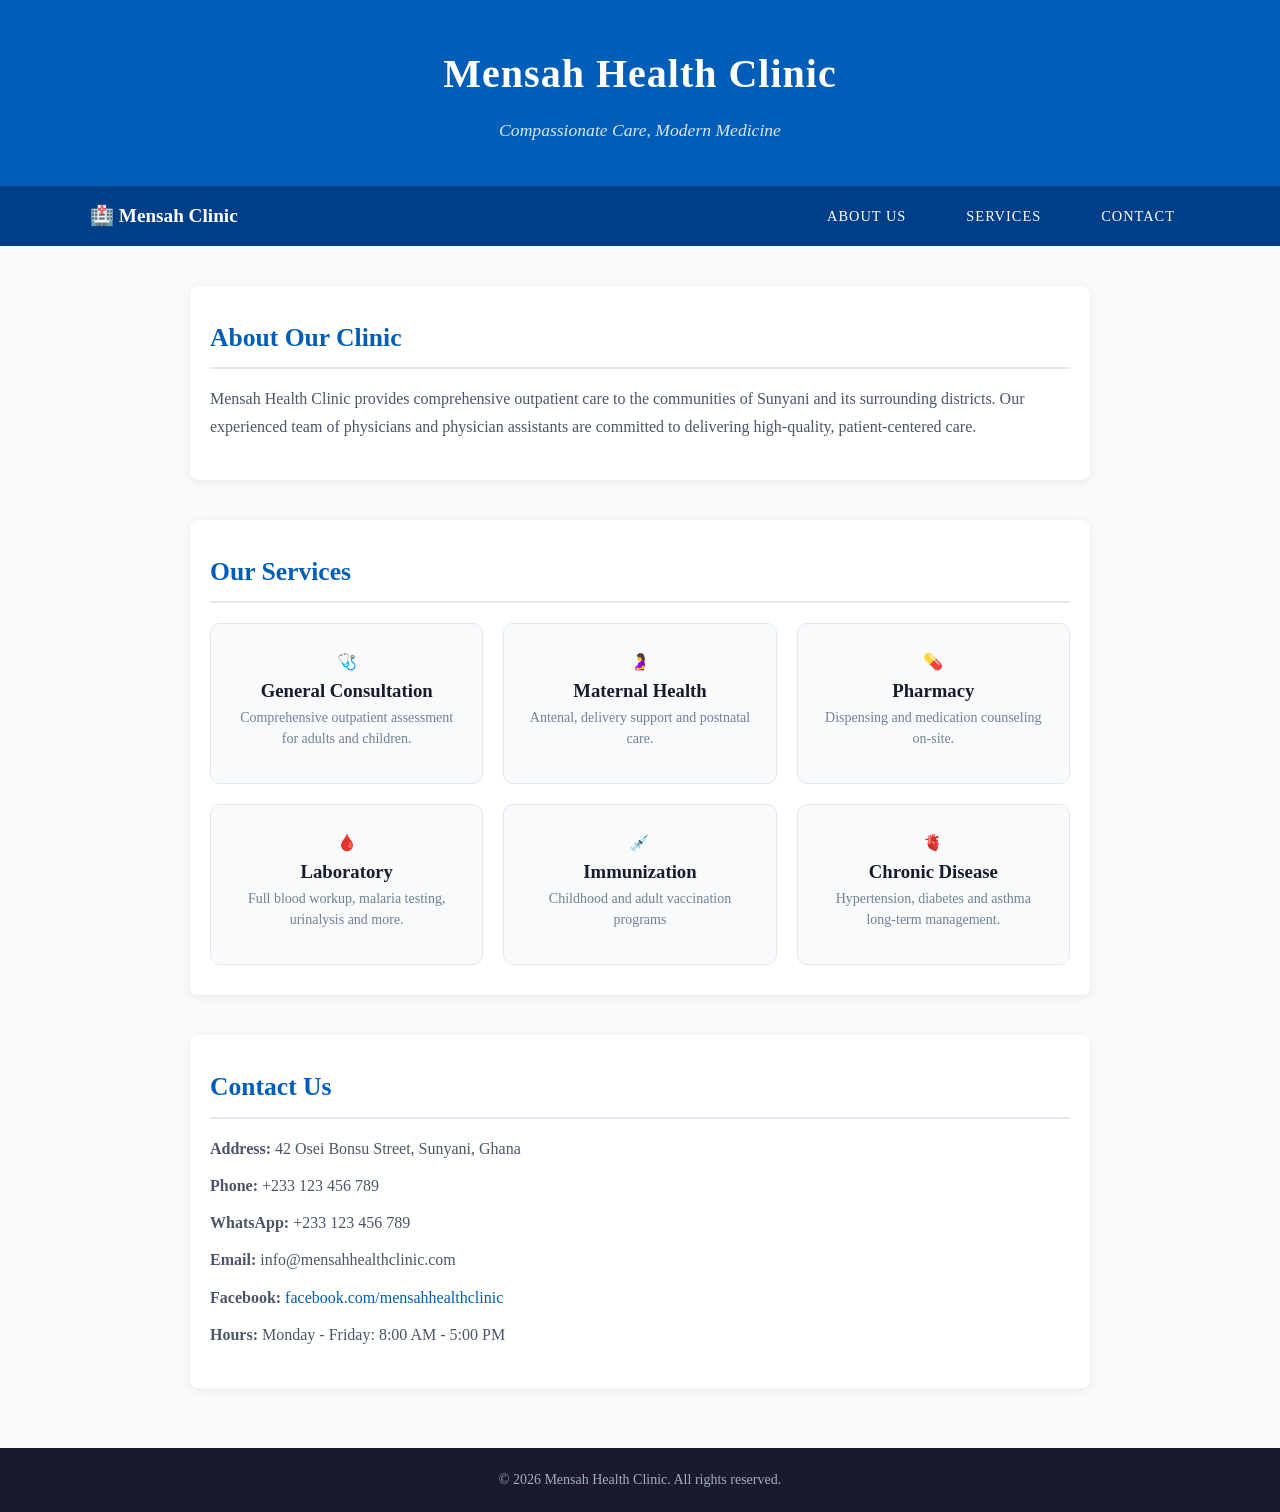
==== index.html @ e75a0f67 "Day 4: Flexbox navbar and 3-column services section" ====
<!doctype html>
<html lang="en">
  <head>
    <meta charset="UTF-8" />
    <meta name="viewport" content="width=device-width, initial-scale=1.0" />
    <link rel="stylesheet" href="style.css" />
    <title>Mensah Health Clinic</title>
  </head>
  <body>
    <!-- Header Section -->
    <header>
      <h1>Mensah Health Clinic</h1>
      <p>Compassionate Care, Modern Medicine</p>
    </header>

    <!-- Navigation Section -->
    <nav>
      <div class="nav-container">
        <div class="nav-logo"><span>🏥</span> Mensah Clinic</div>
        <div class="nav-links">
          <a href="#about">About Us</a>
          <a href="#services">Services</a>
          <a href="#contact">Contact</a>
        </div>
      </div>
    </nav>

    <!--About Section-->
    <section id="about">
      <h2>About Our Clinic</h2>
      <p>
        Mensah Health Clinic provides comprehensive outpatient care to the
        communities of Sunyani and its surrounding districts. Our experienced
        team of physicians and physician assistants are committed to delivering
        high-quality, patient-centered care.
      </p>
    </section>

    <!-- Services Section -->
    <section id="services">
      <h2>Our Services</h2>
      <div class="services-grid">
        <div class="service-card">
          <div class="service-icon">🩺</div>
          <h3>General Consultation</h3>
          <p>Comprehensive outpatient assessment for adults and children.</p>
        </div>
        <div class="service-card">
          <div class="service-icon">🤰</div>
          <h3>Maternal Health</h3>
          <p>Antenal, delivery support and postnatal care.</p>
        </div>
        <div class="service-card">
          <div class="service-icon">💊</div>
          <h3>Pharmacy</h3>
          <p>Dispensing and medication counseling on-site.</p>
        </div>
        <div class="service-card">
          <div class="service-icon">🩸</div>
          <h3>Laboratory</h3>
          <p>Full blood workup, malaria testing, urinalysis and more.</p>
        </div>
        <div class="service-card">
          <div class="service-icon">💉</div>
          <h3>Immunization</h3>
          <p>Childhood and adult vaccination programs</p>
        </div>
        <div class="service-card">
          <div class="service-icon">🫀</div>
          <h3>Chronic Disease</h3>
          <p>Hypertension, diabetes and asthma long-term management.</p>
        </div>
      </div>
    </section>

    <!-- Contact Section -->
    <section id="contact">
      <h2>Contact Us</h2>
      <p><strong>Address:</strong> 42 Osei Bonsu Street, Sunyani, Ghana</p>
      <p><strong>Phone:</strong> +233 123 456 789</p>
      <p><strong>WhatsApp:</strong> +233 123 456 789</p>
      <p><strong>Email:</strong> info@mensahhealthclinic.com</p>
      <p>
        <strong>Facebook:</strong>
        <a href="https://www.facebook.com/mensahhealthclinic" target="_blank"
          >facebook.com/mensahhealthclinic</a
        >
      </p>
      <p><strong>Hours:</strong> Monday - Friday: 8:00 AM - 5:00 PM</p>
    </section>

    <!-- Footer Section -->
    <footer>
      <p>&copy; 2026 Mensah Health Clinic. All rights reserved.</p>
    </footer>
  </body>
</html>
---- style.css ----
/* ===== CSS RESET ===== */
* {
  margin: 0;
  padding: 0;
  box-sizing: border-box;
}

/* ===== BASE STYLES ===== */
body {
  font-family: Georgia, "Times New Roman", serif;
  font-size: 16px;
  line-height: 1.7;
  color: #1a1a2e;
  background-color: #f8fafc;
}

a {
  color: #005eb8;
  text-decoration: none;
}

a:hover {
  text-decoration: underline;
}

/* ===== HEADER STYLES ===== */
header {
  background-color: #005eb8;
  color: white;
  padding: 40px 20px;
  text-align: center;
}

header h1 {
  font-size: 2.5rem;
  margin-bottom: 8px;
  letter-spacing: 1px;
}

header p {
  font-size: 1.1rem;
  opacity: 0.85;
  font-style: italic;
}

/* ===== NAVIGATION STYLES ===== */
nav {
  background-color: #003f88;
  padding: 0px 20px;
}

nav a {
  color: white;
  margin: 0 15px;
  font-size: 1rem;
  text-transform: uppercase;
  letter-spacing: 1px;
  transition: opacity 0.2s ease;
}

nav a:hover {
  opacity: 0.75;
  text-decoration: none;
}

.nav-container {
  display: flex;
  justify-content: space-between;
  align-items: center;
  max-width: 1100px;
  margin: 0 auto;
  height: 60px;
}

.nav-logo {
  color: white;
  font-size: 1.2rem;
  font-weight: bold;
}

.nav-links {
  display: flex;
  gap: 30px;
}

.nav-links a {
  color: white;
  font-size: 0.9rem;
  text-transform: uppercase;
  letter-spacing: 1px;
}

.nav-links a:hover {
  opacity: 0.7;
  text-decoration: none;
}

/* ===== SECTION STYLES ===== */
section {
  max-width: 900px;
  margin: 40px auto;
  padding: 30px 20px;
  background: white;
  border-radius: 8px;
  box-shadow: 0 2px 10px rgba(0, 0, 0, 0.07);
}

section h2 {
  font-size: 1.6rem;
  color: #005eb8;
  margin-bottom: 16px;
  padding-bottom: 8px;
  border-bottom: 2px solid #e2e8f0;
}

section p {
  margin-bottom: 10px;
  color: #4a5568;
}

.services-grid {
  display: flex;
  flex-wrap: wrap;
  gap: 20px;
  margin-top: 20px;
}

.service-card {
  flex: 1 1 calc(33.333% - 20px);
  background: #f8fafc;
  border: 1px solid #e2e8f0;
  border-radius: 10px;
  padding: 24px;
  text-align: center;
  transition: box-shadow 0.2s ease;
}

.service-card:hover {
  box-shadow: 0 4px 15px rgba(0, 94, 184, 0.15);
}

.service-icon h3 {
  color: #005eb8;
  margin-bottom: 8px;
  font-size: 1rem;
}

.service-card p {
  font-size: 0.875rem;
  color: #718096;
  line-height: 1.5;
}

/* ===== FOOTER STYLES ===== */
footer {
  background-color: #1a1a2e;
  color: #a0aec0;
  text-align: center;
  padding: 20px;
  font-size: 0.875rem;
  margin-top: 60px;
}
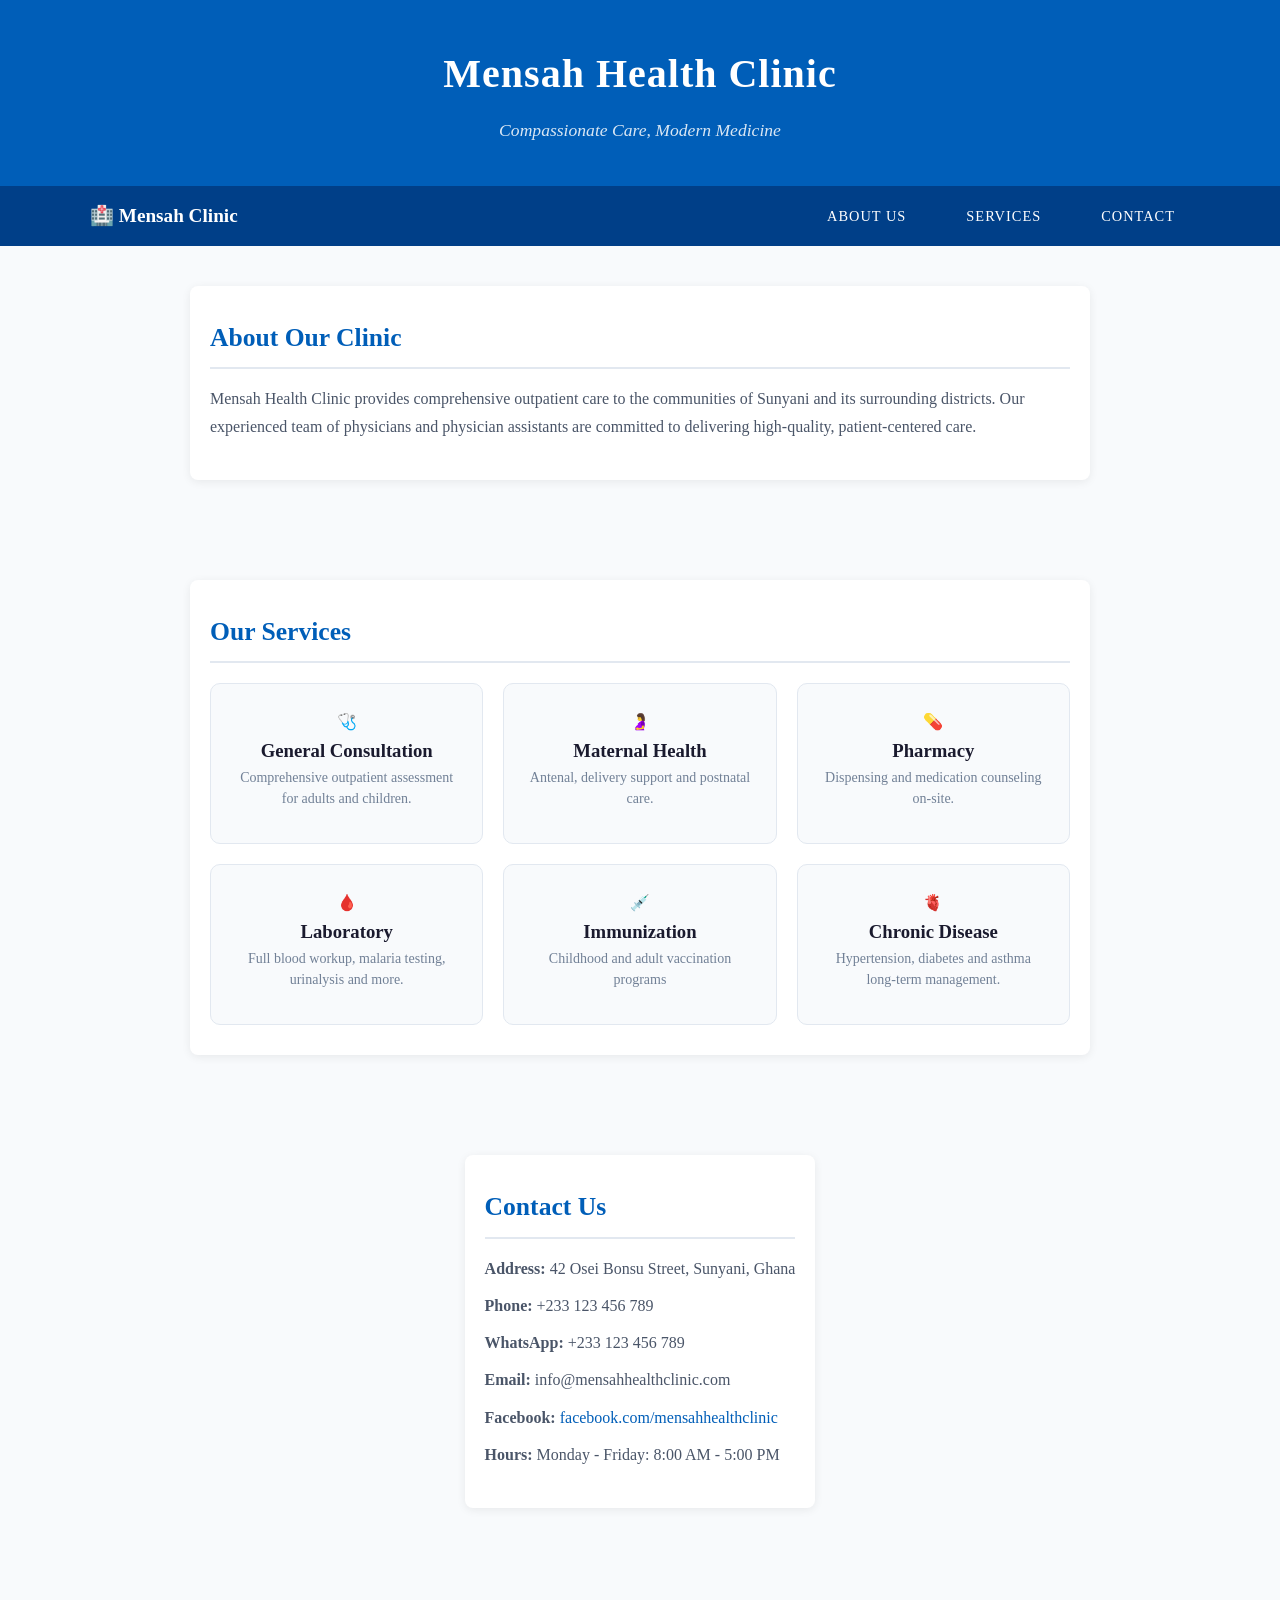
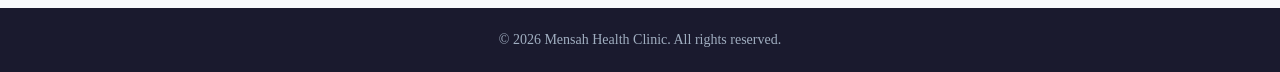
==== commit 66265fca: "Day 5: Added Grid CSS layout and full mobile responsiveness" ====
--- a/index.html
+++ b/index.html
@@ -37,41 +37,43 @@
     </section>
 
     <!-- Services Section -->
-    <section id="services">
-      <h2>Our Services</h2>
-      <div class="services-grid">
-        <div class="service-card">
-          <div class="service-icon">🩺</div>
-          <h3>General Consultation</h3>
-          <p>Comprehensive outpatient assessment for adults and children.</p>
+    <main>
+      <section id="services">
+        <h2>Our Services</h2>
+        <div class="services-grid">
+          <div class="service-card">
+            <div class="service-icon">🩺</div>
+            <h3>General Consultation</h3>
+            <p>Comprehensive outpatient assessment for adults and children.</p>
+          </div>
+          <div class="service-card">
+            <div class="service-icon">🤰</div>
+            <h3>Maternal Health</h3>
+            <p>Antenal, delivery support and postnatal care.</p>
+          </div>
+          <div class="service-card">
+            <div class="service-icon">💊</div>
+            <h3>Pharmacy</h3>
+            <p>Dispensing and medication counseling on-site.</p>
+          </div>
+          <div class="service-card">
+            <div class="service-icon">🩸</div>
+            <h3>Laboratory</h3>
+            <p>Full blood workup, malaria testing, urinalysis and more.</p>
+          </div>
+          <div class="service-card">
+            <div class="service-icon">💉</div>
+            <h3>Immunization</h3>
+            <p>Childhood and adult vaccination programs</p>
+          </div>
+          <div class="service-card">
+            <div class="service-icon">🫀</div>
+            <h3>Chronic Disease</h3>
+            <p>Hypertension, diabetes and asthma long-term management.</p>
+          </div>
         </div>
-        <div class="service-card">
-          <div class="service-icon">🤰</div>
-          <h3>Maternal Health</h3>
-          <p>Antenal, delivery support and postnatal care.</p>
-        </div>
-        <div class="service-card">
-          <div class="service-icon">💊</div>
-          <h3>Pharmacy</h3>
-          <p>Dispensing and medication counseling on-site.</p>
-        </div>
-        <div class="service-card">
-          <div class="service-icon">🩸</div>
-          <h3>Laboratory</h3>
-          <p>Full blood workup, malaria testing, urinalysis and more.</p>
-        </div>
-        <div class="service-card">
-          <div class="service-icon">💉</div>
-          <h3>Immunization</h3>
-          <p>Childhood and adult vaccination programs</p>
-        </div>
-        <div class="service-card">
-          <div class="service-icon">🫀</div>
-          <h3>Chronic Disease</h3>
-          <p>Hypertension, diabetes and asthma long-term management.</p>
-        </div>
-      </div>
-    </section>
+      </section>
+    </main>
 
     <!-- Contact Section -->
     <section id="contact">
--- a/style.css
+++ b/style.css
@@ -160,3 +160,55 @@
   font-size: 0.875rem;
   margin-top: 60px;
 }
+
+/* ===== DEFAULT STYLES (DESKTOP) ===== */
+.services-grid {
+  display: flex;
+  flex-wrap: wrap;
+}
+
+/* ===== TABLET: SCREENS 768PX OR LESS ===== */
+@media (max-width: 768px) {
+  .service-card {
+    flex: 1 1 calc(50% - 20px); /* 2 columns on mobile */
+  }
+}
+
+/* ===== MOBILE: SCREENS 480PX OR LESS ===== */
+@media (max-width: 480px) {
+  .service-card {
+    flex: 1 1 100%; /* 1 column on mobile */
+  }
+
+  .nav-links {
+    gap: 15px;
+  }
+
+  header h1 {
+    font-size: 1.8rem;
+  }
+}
+
+@media (max-width: 600px) {
+  .nav-container {
+    flex-direction: column;
+    height: auto;
+    padding: 15px 0;
+    gap: 10px;
+  }
+
+  .nav-links {
+    gap: 15px;
+  }
+}
+
+/* ===== OVERALL PAGE BODY ===== */
+body {
+  display: grid;
+  grid-template-rows: auto auto 1fr auto;
+  min-height: 100vh;
+}
+
+main {
+  padding: 20px;
+}
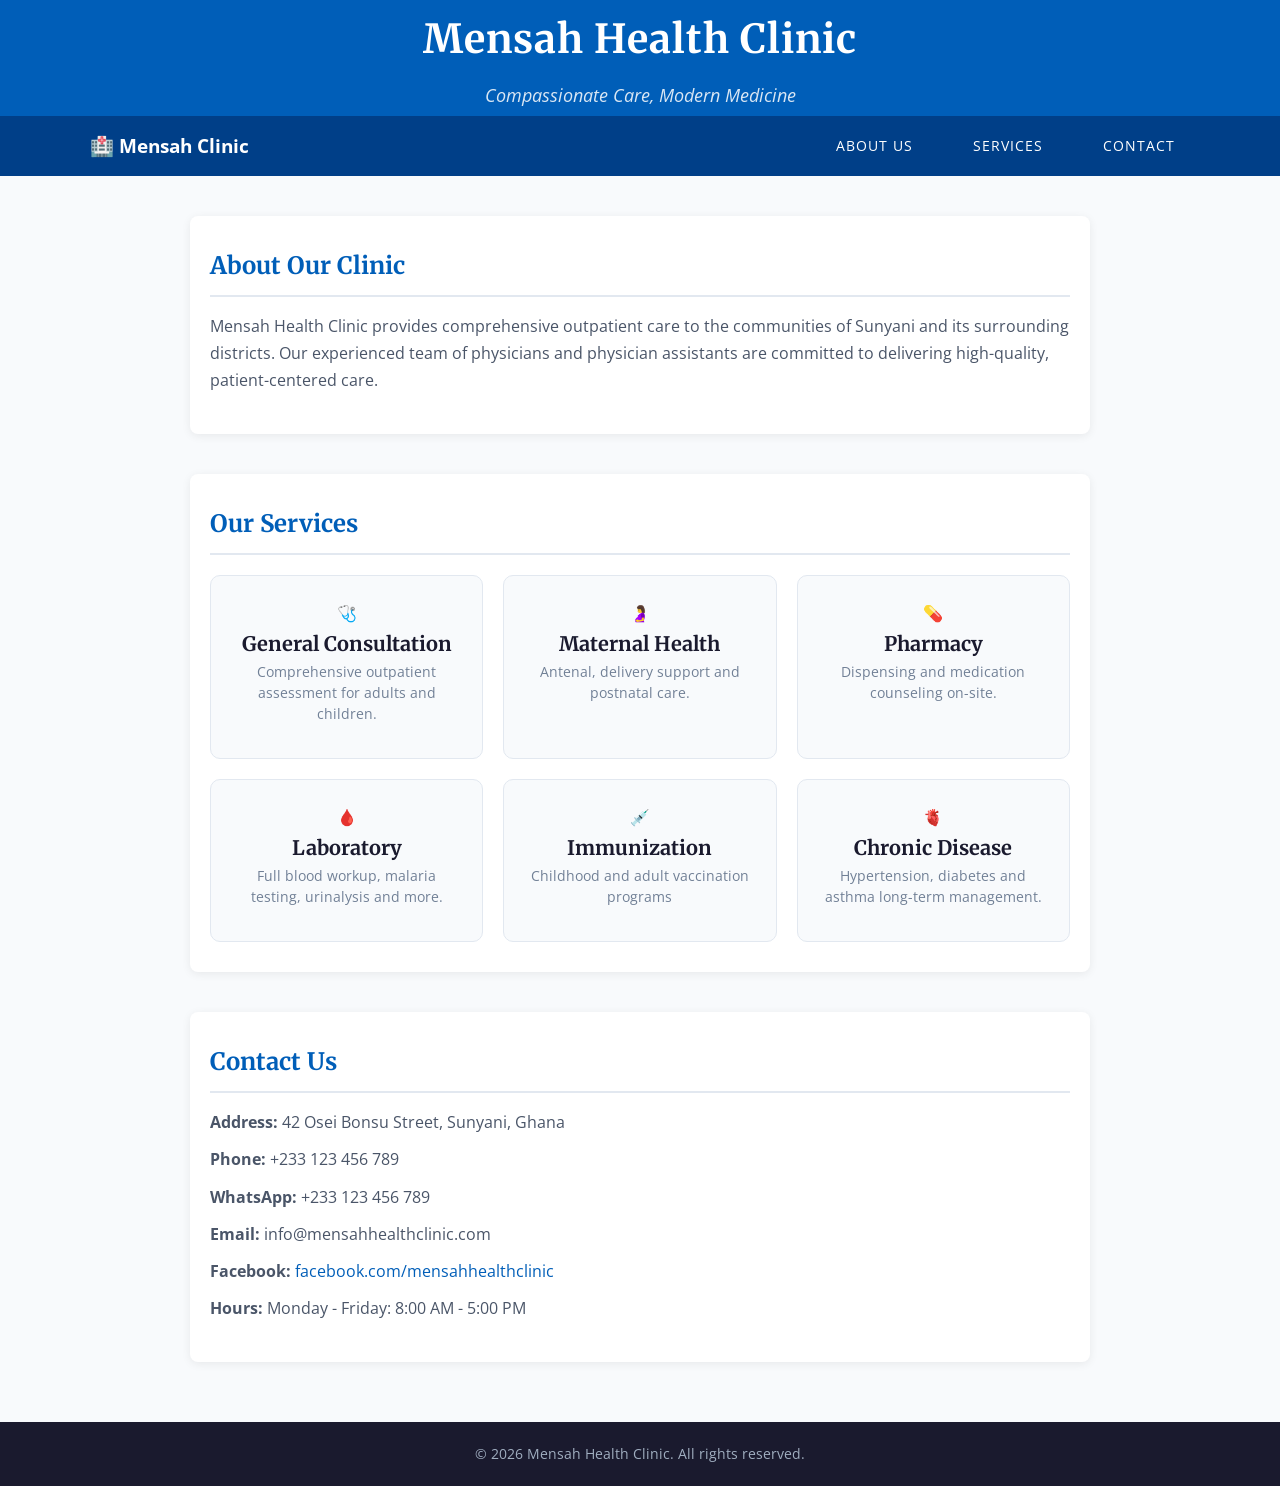
==== commit 7fdba561: "Day 8: Professional typography with Google Fonts and accessible color system" ====
--- a/index.html
+++ b/index.html
@@ -3,6 +3,12 @@
   <head>
     <meta charset="UTF-8" />
     <meta name="viewport" content="width=device-width, initial-scale=1.0" />
+    <link rel="preconnect" href="https://fonts.googleapis.com" />
+    <link rel="preconnect" href="https://fonts.gstatic.com" crossorigin />
+    <link
+      href="https://fonts.googleapis.com/css2?family=Merriweather:wght@400;700&family=Open+Sans:wght@400;600&display=swap"
+      rel="stylesheet"
+    />
     <link rel="stylesheet" href="style.css" />
     <title>Mensah Health Clinic</title>
   </head>
--- a/style.css
+++ b/style.css
@@ -5,17 +5,67 @@
   box-sizing: border-box;
 }
 
+:root {
+  --text-xs: 0.75rem; /* 12px */
+  --text-sm: 0.875rem; /* 14px */
+  --text-base: 1rem; /* 16px - body text */
+  --text-lg: 1.125rem; /* 18px */
+  --text-xl: 1.25rem; /* 20px */
+  --text-2xl: 1.5rem; /* 24px */
+  --text-3xl: 1.875rem; /* 30px */
+  --text-4xl: 2.25rem; /* 36px */
+  --text-5xl: 3rem; /* 48px */
+}
+
+:root {
+  /* Brand Colors */
+  --color-primary: #005eb8; /* NHS-inspired medical blue */
+  --color-primary-dark: #003f88;
+  --color-primary-light: #e8f0fb;
+
+  /* Semantic Colors */
+  --color-success: #16a34a; /* Green for success messages */
+  --color-warning: #d97706; /* Amber for caution messages */
+  --color-danger: #dc2626; /* Red for error/critical messages */
+  --color-info: #0284c7; /* Teal for informational messages */
+
+  /* Neutral Colors */
+  --color-text: #1a202c;
+  --color-text-muted: #718096;
+  --color-border: #e2e8f0;
+  --color-bg: #f8fafc;
+  --color-white: #ffffff;
+}
+
 /* ===== BASE STYLES ===== */
 body {
-  font-family: Georgia, "Times New Roman", serif;
-  font-size: 16px;
+  font-family: "Open Sans", sans-serif;
+  font-size: var(--text-base);
   line-height: 1.7;
   color: #1a1a2e;
   background-color: #f8fafc;
 }
 
+h1,
+h2,
+h3 {
+  font-family: "Merriweather", serif;
+}
+
+h1 {
+  font-size: var(--text-4xl);
+}
+
+h2 {
+  font-size: var(--text-2xl);
+}
+
+h3 {
+  font-size: var(--text-xl);
+}
+
 a {
-  color: #005eb8;
+  color: var(--color-primary);
   text-decoration: none;
 }
 
@@ -25,9 +75,9 @@
 
 /* ===== HEADER STYLES ===== */
 header {
-  background-color: #005eb8;
-  color: white;
-  padding: 40px 20px;
+  background-color: var(--color-primary);
+  color: white;
+  padding: 5px 5px;
   text-align: center;
 }
 
@@ -106,8 +156,8 @@
 }
 
 section h2 {
-  font-size: 1.6rem;
-  color: #005eb8;
+  font-size: var(--text-2xl);
+  color: var(--color-primary);
   margin-bottom: 16px;
   padding-bottom: 8px;
   border-bottom: 2px solid #e2e8f0;
@@ -142,11 +192,11 @@
 .service-icon h3 {
   color: #005eb8;
   margin-bottom: 8px;
-  font-size: 1rem;
+  font-size: var(--text-base);
 }
 
 .service-card p {
-  font-size: 0.875rem;
+  font-size: var(--text-sm);
   color: #718096;
   line-height: 1.5;
 }
@@ -181,11 +231,21 @@
   }
 
   .nav-links {
-    gap: 15px;
+    display: flex;
+    flex-wrap: nowrap;
+    justify-content: center;
+    gap: 8px;
+    width: 100%;
+  }
+
+  .nav-links a {
+    font-size: 0.8rem;
+    white-space: nowrap;
+    letter-spacing: -0.5px;
   }
 
   header h1 {
-    font-size: 1.8rem;
+    font-size: 1.5rem;
   }
 }
 
@@ -201,14 +261,3 @@
     gap: 15px;
   }
 }
-
-/* ===== OVERALL PAGE BODY ===== */
-body {
-  display: grid;
-  grid-template-rows: auto auto 1fr auto;
-  min-height: 100vh;
-}
-
-main {
-  padding: 20px;
-}
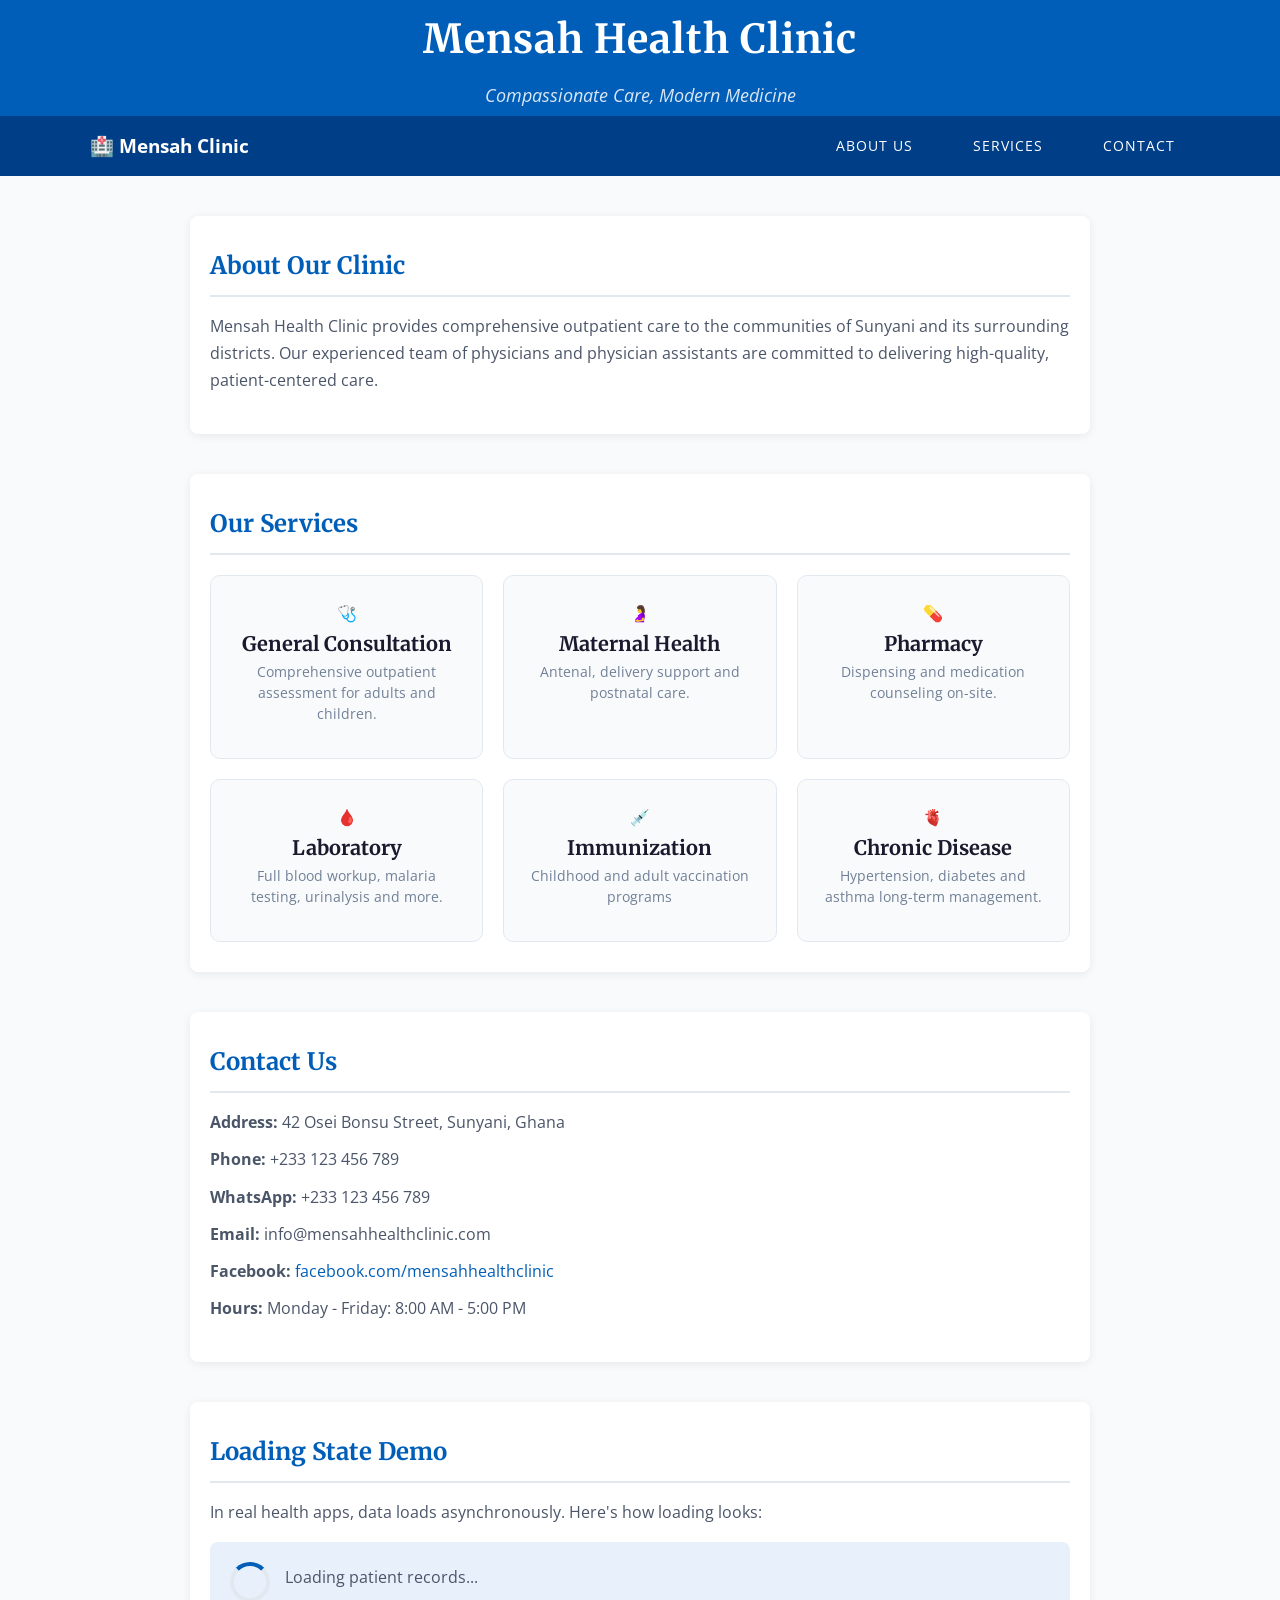
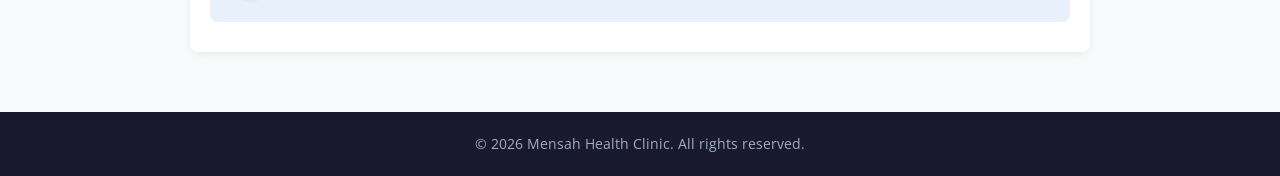
==== commit 4620098c: "Day 9: Added CSS animations and transitions to clinic page" ====
--- a/index.html
+++ b/index.html
@@ -97,6 +97,19 @@
       <p><strong>Hours:</strong> Monday - Friday: 8:00 AM - 5:00 PM</p>
     </section>
 
+    <!--Loading State Demo-->
+    <section id="loading-demo">
+      <h2>Loading State Demo</h2>
+      <p>
+        In real health apps, data loads asynchronously. Here's how loading
+        looks:
+      </p>
+      <div class="loading-example">
+        <div class="spinner"></div>
+        <p>Loading patient records...</p>
+      </div>
+    </section>
+
     <!-- Footer Section -->
     <footer>
       <p>&copy; 2026 Mensah Health Clinic. All rights reserved.</p>
--- a/style.css
+++ b/style.css
@@ -93,6 +93,68 @@
   font-style: italic;
 }
 
+/* ===== HEADER ENTRANCE ANIMATION ===== */
+header {
+  animation: fadeInUp 0.6s ease-out both;
+}
+
+/* KEYFRAMES FOR ENTRANCE ANIMATION */
+@keyframes fadeInUp {
+  from {
+    opacity: 0;
+    transform: translateY(20px);
+  }
+  to {
+    opacity: 1;
+    transform: translateY(0);
+  }
+}
+
+/* STAGGERED SERVICE CARD ANIMATIONS */
+.service-card:nth-child(1) {
+  animation: fadeInUp 0.4s ease-out 0.1s both;
+}
+
+.service-card:nth-child(2) {
+  animation: fadeInUp 0.4s ease-out 0.2s both;
+}
+
+.service-card:nth-child(3) {
+  animation: fadeInUp 0.4s ease-out 0.3s both;
+}
+
+.service-card:nth-child(4) {
+  animation: fadeInUp 0.4s ease-out 0.4s both;
+}
+
+.service-card:nth-child(5) {
+  animation: fadeInUp 0.4s ease-out 0.5s both;
+}
+
+.service-card:nth-child(6) {
+  animation: fadeInUp 0.4s ease-out 0.6s both;
+}
+
+/* NAV LINK HOVER UNDERLINE TRANSITION */
+.nav-links a {
+  position: relative;
+}
+
+.nav-links a::after {
+  content: "";
+  position: absolute;
+  bottom: -4px;
+  left: 0;
+  width: 0;
+  height: 2px;
+  background-color: white;
+  transition: width 0.3s ease;
+}
+
+.nav-links a:hover::after {
+  width: 100%;
+}
+
 /* ===== NAVIGATION STYLES ===== */
 nav {
   background-color: #003f88;
@@ -201,6 +263,57 @@
   line-height: 1.5;
 }
 
+/* ===== LOADING SPINNER STYLES ===== */
+.loading-example {
+  display: flex;
+  align-items: center;
+  gap: 15px;
+  padding: 20px;
+  background: var(--color-primary-light);
+  border-radius: 8px;
+  margin-top: 16px;
+}
+
+@keyframes spin {
+  from {
+    transform: rotate(0deg);
+  }
+  to {
+    transform: rotate(360deg);
+  }
+}
+
+.spinner {
+  width: 40px;
+  height: 40px;
+  border: 4px solid var(--color-border);
+  border-top-color: var(--color-primary);
+  border-radius: 50%;
+  animation: spin 0.8s linear infinite;
+}
+
+/* FADE IN FROM BOTTOM */
+.fade-in {
+  animation: fadeInUp 0.5s-ease-out both;
+}
+
+/* PULSE EFFECT FOR URGENT ALERTS */
+@keyframes pulse {
+  0%,
+  100% {
+    opacity: 1;
+  }
+
+  50% {
+    opacity: 0.5;
+  }
+}
+
+.urgent-alert {
+  animation: pulse 1.5s ease-in-out infinite;
+  color: var(--color-danger);
+}
+
 /* ===== FOOTER STYLES ===== */
 footer {
   background-color: #1a1a2e;
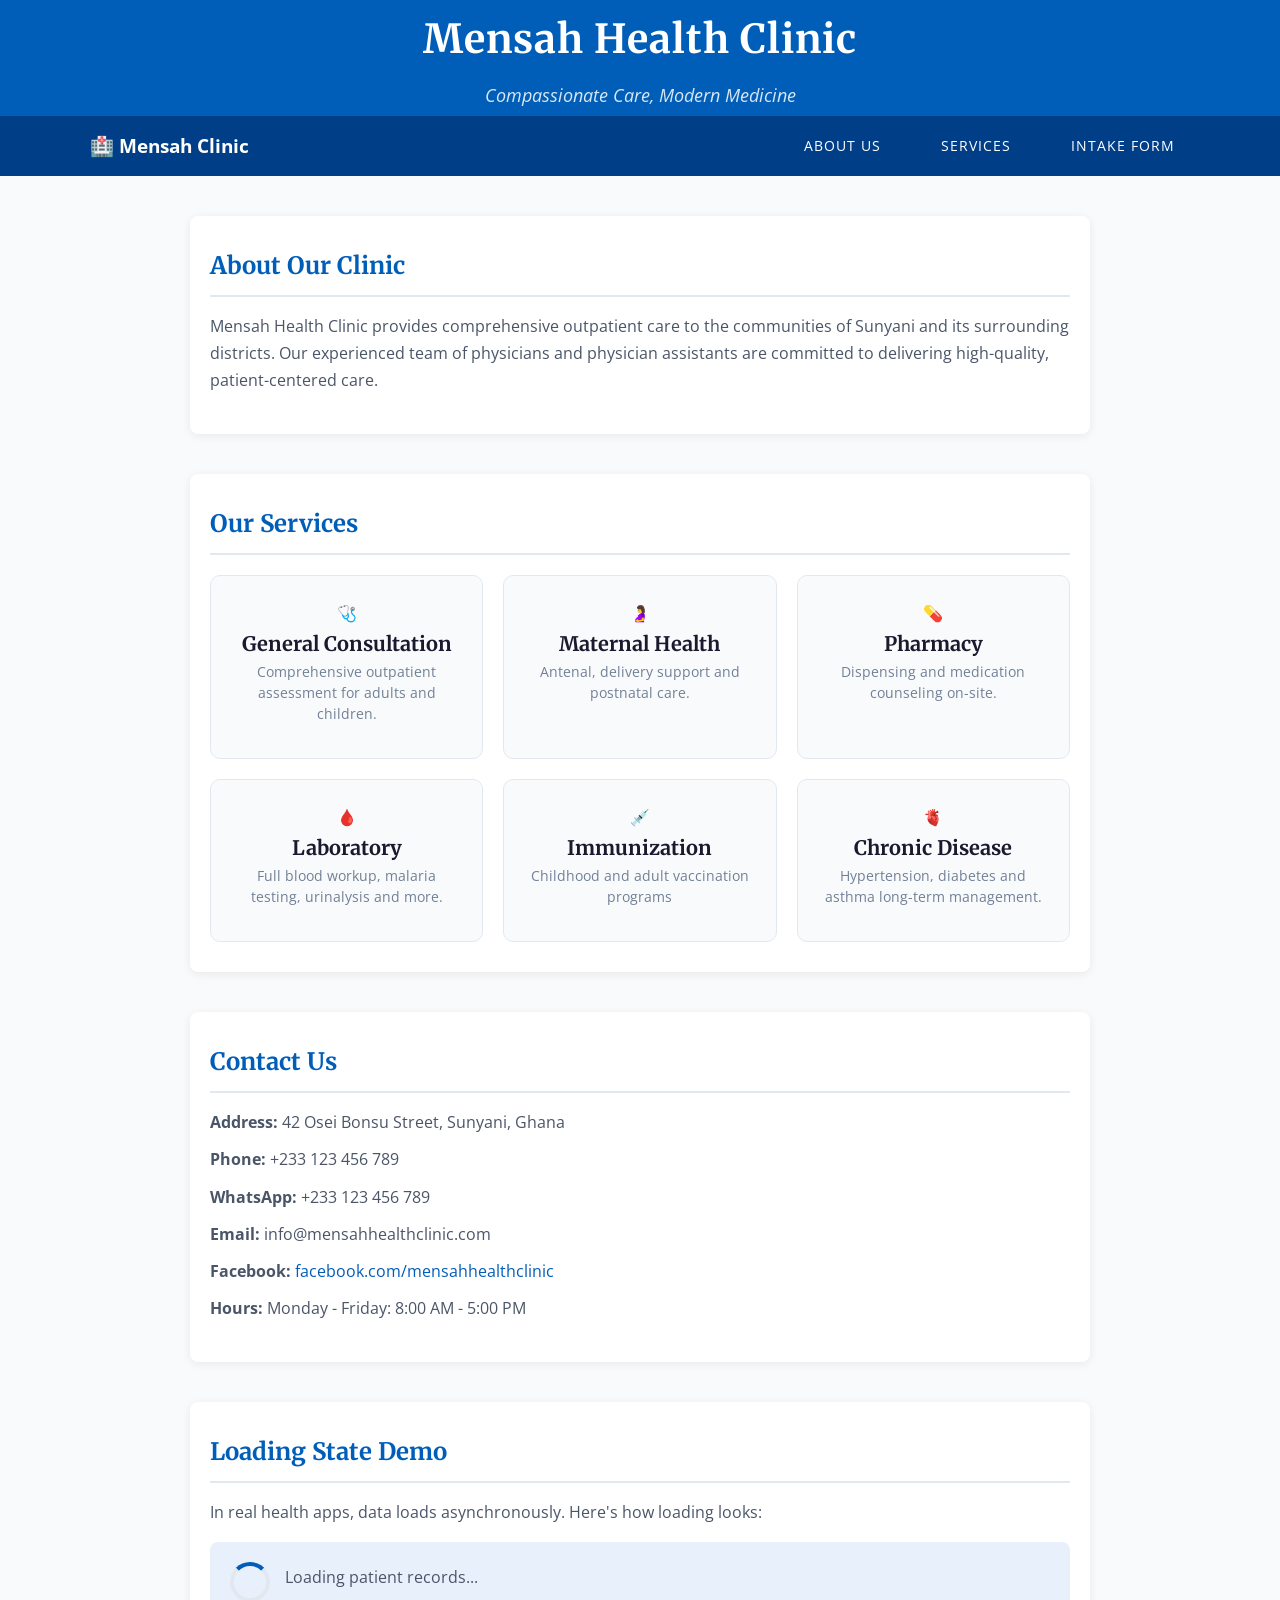
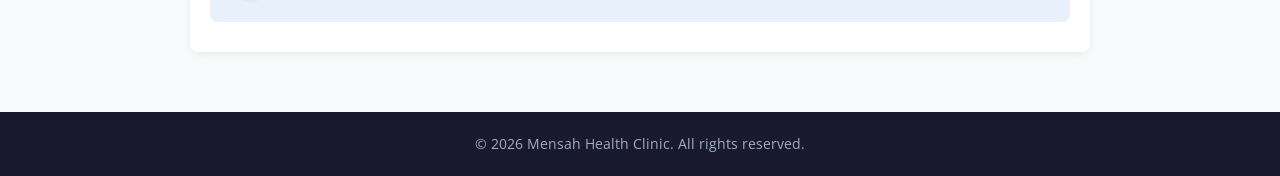
==== commit 271be8d7: "Day 10: Complete patient intake form with DPA-compliant consent section" ====
--- a/index.html
+++ b/index.html
@@ -26,7 +26,7 @@
         <div class="nav-links">
           <a href="#about">About Us</a>
           <a href="#services">Services</a>
-          <a href="#contact">Contact</a>
+          <a href="patient-intake-form\index.html">Intake Form</a>
         </div>
       </div>
     </nav>
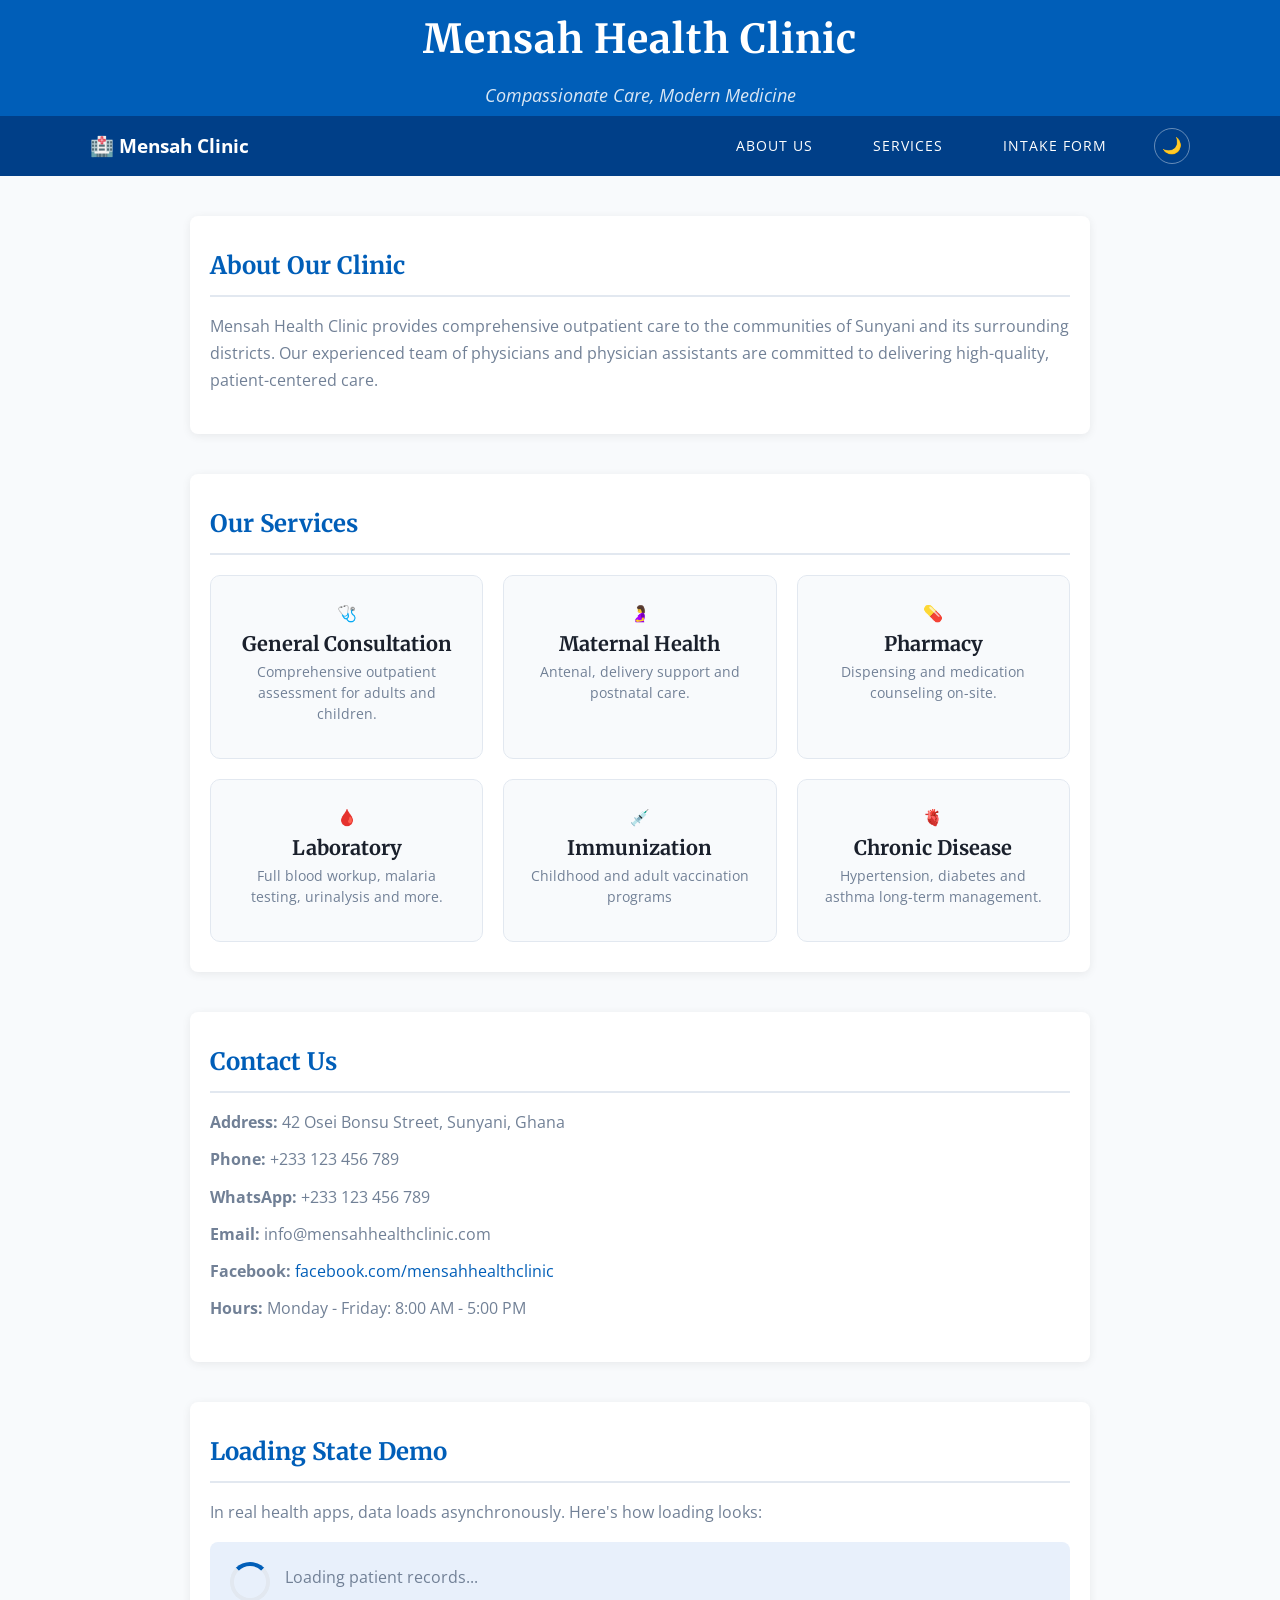
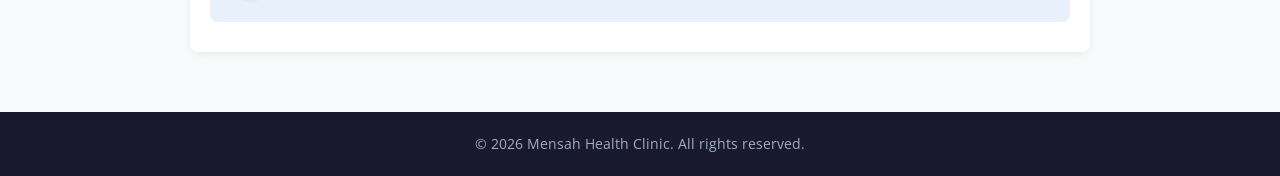
==== commit 409ccd76: "Day 11: CSS variables system + dark/light mode toggle" ====
--- a/index.html
+++ b/index.html
@@ -23,10 +23,19 @@
     <nav>
       <div class="nav-container">
         <div class="nav-logo"><span>🏥</span> Mensah Clinic</div>
-        <div class="nav-links">
-          <a href="#about">About Us</a>
-          <a href="#services">Services</a>
-          <a href="patient-intake-form\index.html">Intake Form</a>
+        <div class="nav-right">
+          <div class="nav-links">
+            <a href="#about">About Us</a>
+            <a href="#services">Services</a>
+            <a href="patient-intake-form\index.html">Intake Form</a>
+          </div>
+          <button
+            class="theme-toggle"
+            id="theme-toggle"
+            aria-label="Toggle dark mode"
+          >
+            <span class="theme-icon">🌙</span>
+          </button>
         </div>
       </div>
     </nav>
@@ -114,5 +123,6 @@
     <footer>
       <p>&copy; 2026 Mensah Health Clinic. All rights reserved.</p>
     </footer>
+    <script src="script.js"></script>
   </body>
 </html>
--- a/style.css
+++ b/style.css
@@ -5,6 +5,7 @@
   box-sizing: border-box;
 }
 
+/* ===== TYPOGRAPHY SCALE ===== */
 :root {
   --text-xs: 0.75rem; /* 12px */
   --text-sm: 0.875rem; /* 14px */
@@ -17,24 +18,52 @@
   --text-5xl: 3rem; /* 48px */
 }
 
+/* ===== DESIGN TOKENS (LIGHT MODE) ===== */
 :root {
-  /* Brand Colors */
-  --color-primary: #005eb8; /* NHS-inspired medical blue */
+  /* Brand */
+  --color-primary: #005eb8;
   --color-primary-dark: #003f88;
   --color-primary-light: #e8f0fb;
 
-  /* Semantic Colors */
-  --color-success: #16a34a; /* Green for success messages */
-  --color-warning: #d97706; /* Amber for caution messages */
-  --color-danger: #dc2626; /* Red for error/critical messages */
-  --color-info: #0284c7; /* Teal for informational messages */
-
-  /* Neutral Colors */
+  /* Semantic */
+  --color-success: #16a34a;
+  --color-warning: #d97706;
+  --color-danger: #dc2626;
+  --color-info: #0284c7;
+
+  /* Neutrals */
   --color-text: #1a202c;
   --color-text-muted: #718096;
   --color-border: #e2e8f0;
   --color-bg: #f8fafc;
   --color-white: #ffffff;
+
+  /* Shadows */
+  --shadow-sm: 0 1px 3px rgba(0, 0, 0, 0.07);
+  --shadow-md: 0 2px 10px rgba(0, 0, 0, 0.07);
+  --shadow-card-hover: 0 4px 15px rgba(0, 94, 184, 0.15);
+
+  /* Spacing */
+  --space-md: 1rem;
+
+  /* Transitions */
+  --transition-fast: 150ms ease;
+  --transition-base: 250ms ease;
+}
+
+/* ===== DARK MODE OVERRIDES ===== */
+[data-theme="dark"] {
+  --color-primary-light: #1e3a5f;
+
+  --color-text: #cbd5e1;
+  --color-text-muted: #94a3b8;
+  --color-border: #334155;
+  --color-bg: #0f172a;
+  --color-white: #1e293b;
+
+  --shadow-sm: 0 1px 3px rgba(0, 0, 0, 0.3);
+  --shadow-md: 0 2px 10px rgba(0, 0, 0, 0.4);
+  --shadow-card-hover: 0 4px 15px rgba(0, 0, 0, 0.4);
 }
 
 /* ===== BASE STYLES ===== */
@@ -42,8 +71,11 @@
   font-family: "Open Sans", sans-serif;
   font-size: var(--text-base);
   line-height: 1.7;
-  color: #1a1a2e;
-  background-color: #f8fafc;
+  color: var(--color-text);
+  background-color: var(--color-bg);
+  transition:
+    background-color var(--transition-base),
+    color var(--transition-base);
 }
 
 h1,
@@ -79,6 +111,7 @@
   color: white;
   padding: 5px 5px;
   text-align: center;
+  animation: fadeInUp 0.6s ease-out both;
 }
 
 header h1 {
@@ -93,50 +126,57 @@
   font-style: italic;
 }
 
-/* ===== HEADER ENTRANCE ANIMATION ===== */
-header {
-  animation: fadeInUp 0.6s ease-out both;
-}
-
-/* KEYFRAMES FOR ENTRANCE ANIMATION */
-@keyframes fadeInUp {
-  from {
-    opacity: 0;
-    transform: translateY(20px);
-  }
-  to {
-    opacity: 1;
-    transform: translateY(0);
-  }
-}
-
-/* STAGGERED SERVICE CARD ANIMATIONS */
-.service-card:nth-child(1) {
-  animation: fadeInUp 0.4s ease-out 0.1s both;
-}
-
-.service-card:nth-child(2) {
-  animation: fadeInUp 0.4s ease-out 0.2s both;
-}
-
-.service-card:nth-child(3) {
-  animation: fadeInUp 0.4s ease-out 0.3s both;
-}
-
-.service-card:nth-child(4) {
-  animation: fadeInUp 0.4s ease-out 0.4s both;
-}
-
-.service-card:nth-child(5) {
-  animation: fadeInUp 0.4s ease-out 0.5s both;
-}
-
-.service-card:nth-child(6) {
-  animation: fadeInUp 0.4s ease-out 0.6s both;
-}
-
-/* NAV LINK HOVER UNDERLINE TRANSITION */
+/* ===== NAVIGATION STYLES ===== */
+nav {
+  background-color: var(--color-primary-dark);
+  padding: 0px 20px;
+}
+
+nav a {
+  color: white;
+  margin: 0 15px;
+  font-size: 1rem;
+  text-transform: uppercase;
+  letter-spacing: 1px;
+  transition: opacity var(--transition-fast);
+}
+
+nav a:hover {
+  opacity: 0.75;
+  text-decoration: none;
+}
+
+.nav-container {
+  display: flex;
+  justify-content: space-between;
+  align-items: center;
+  max-width: 1100px;
+  margin: 0 auto;
+  height: 60px;
+}
+
+.nav-right {
+  display: flex;
+  align-items: center;
+  gap: var(--space-md);
+}
+
+.nav-logo {
+  color: white;
+  font-size: 1.2rem;
+  font-weight: bold;
+}
+
+.nav-links {
+  display: flex;
+  gap: 30px;
+}
+
 .nav-links a {
+  color: white;
+  font-size: 0.9rem;
+  text-transform: uppercase;
+  letter-spacing: 1px;
   position: relative;
 }
 
@@ -155,56 +195,30 @@
   width: 100%;
 }
 
-/* ===== NAVIGATION STYLES ===== */
-nav {
-  background-color: #003f88;
-  padding: 0px 20px;
-}
-
-nav a {
-  color: white;
-  margin: 0 15px;
-  font-size: 1rem;
-  text-transform: uppercase;
-  letter-spacing: 1px;
-  transition: opacity 0.2s ease;
-}
-
-nav a:hover {
-  opacity: 0.75;
-  text-decoration: none;
-}
-
-.nav-container {
-  display: flex;
-  justify-content: space-between;
-  align-items: center;
-  max-width: 1100px;
-  margin: 0 auto;
-  height: 60px;
-}
-
-.nav-logo {
-  color: white;
-  font-size: 1.2rem;
-  font-weight: bold;
-}
-
-.nav-links {
-  display: flex;
-  gap: 30px;
-}
-
-.nav-links a {
-  color: white;
-  font-size: 0.9rem;
-  text-transform: uppercase;
-  letter-spacing: 1px;
-}
-
 .nav-links a:hover {
   opacity: 0.7;
   text-decoration: none;
+}
+
+/* ===== DARK MODE TOGGLE BUTTON ===== */
+.theme-toggle {
+  background: none;
+  border: 1px solid rgba(255, 255, 255, 0.4);
+  color: white;
+  width: 36px;
+  height: 36px;
+  border-radius: 50%;
+  cursor: pointer;
+  font-size: 1rem;
+  display: flex;
+  align-items: center;
+  justify-content: center;
+  transition: background var(--transition-fast);
+  margin-left: var(--space-md);
+}
+
+.theme-toggle:hover {
+  background: rgba(255, 255, 255, 0.15);
 }
 
 /* ===== SECTION STYLES ===== */
@@ -212,9 +226,10 @@
   max-width: 900px;
   margin: 40px auto;
   padding: 30px 20px;
-  background: white;
+  background: var(--color-white);
   border-radius: 8px;
-  box-shadow: 0 2px 10px rgba(0, 0, 0, 0.07);
+  box-shadow: var(--shadow-md);
+  transition: background-color var(--transition-base);
 }
 
 section h2 {
@@ -222,14 +237,15 @@
   color: var(--color-primary);
   margin-bottom: 16px;
   padding-bottom: 8px;
-  border-bottom: 2px solid #e2e8f0;
+  border-bottom: 2px solid var(--color-border);
 }
 
 section p {
   margin-bottom: 10px;
-  color: #4a5568;
-}
-
+  color: var(--color-text-muted);
+}
+
+/* ===== SERVICE CARDS ===== */
 .services-grid {
   display: flex;
   flex-wrap: wrap;
@@ -239,27 +255,30 @@
 
 .service-card {
   flex: 1 1 calc(33.333% - 20px);
-  background: #f8fafc;
-  border: 1px solid #e2e8f0;
+  background: var(--color-bg);
+  border: 1px solid var(--color-border);
   border-radius: 10px;
   padding: 24px;
   text-align: center;
-  transition: box-shadow 0.2s ease;
+  transition:
+    box-shadow var(--transition-fast),
+    background-color var(--transition-base),
+    border-color var(--transition-base);
 }
 
 .service-card:hover {
-  box-shadow: 0 4px 15px rgba(0, 94, 184, 0.15);
+  box-shadow: var(--shadow-card-hover);
 }
 
 .service-icon h3 {
-  color: #005eb8;
+  color: var(--color-primary);
   margin-bottom: 8px;
   font-size: var(--text-base);
 }
 
 .service-card p {
   font-size: var(--text-sm);
-  color: #718096;
+  color: var(--color-text-muted);
   line-height: 1.5;
 }
 
@@ -272,15 +291,7 @@
   background: var(--color-primary-light);
   border-radius: 8px;
   margin-top: 16px;
-}
-
-@keyframes spin {
-  from {
-    transform: rotate(0deg);
-  }
-  to {
-    transform: rotate(360deg);
-  }
+  transition: background-color var(--transition-base);
 }
 
 .spinner {
@@ -292,26 +303,14 @@
   animation: spin 0.8s linear infinite;
 }
 
-/* FADE IN FROM BOTTOM */
-.fade-in {
-  animation: fadeInUp 0.5s-ease-out both;
-}
-
-/* PULSE EFFECT FOR URGENT ALERTS */
-@keyframes pulse {
-  0%,
-  100% {
-    opacity: 1;
-  }
-
-  50% {
-    opacity: 0.5;
-  }
-}
-
+/* ===== URGENT ALERT ===== */
 .urgent-alert {
   animation: pulse 1.5s ease-in-out infinite;
   color: var(--color-danger);
+}
+
+.fade-in {
+  animation: fadeInUp 0.5s ease-out both;
 }
 
 /* ===== FOOTER STYLES ===== */
@@ -324,23 +323,94 @@
   margin-top: 60px;
 }
 
+/* ===== ANIMATIONS ===== */
+@keyframes fadeInUp {
+  from {
+    opacity: 0;
+    transform: translateY(20px);
+  }
+  to {
+    opacity: 1;
+    transform: translateY(0);
+  }
+}
+
+@keyframes spin {
+  from {
+    transform: rotate(0deg);
+  }
+  to {
+    transform: rotate(360deg);
+  }
+}
+
+@keyframes pulse {
+  0%,
+  100% {
+    opacity: 1;
+  }
+  50% {
+    opacity: 0.5;
+  }
+}
+
+/* ===== STAGGERED CARD ENTRANCE ===== */
+.service-card:nth-child(1) {
+  animation: fadeInUp 0.4s ease-out 0.1s both;
+}
+
+.service-card:nth-child(2) {
+  animation: fadeInUp 0.4s ease-out 0.2s both;
+}
+
+.service-card:nth-child(3) {
+  animation: fadeInUp 0.4s ease-out 0.3s both;
+}
+
+.service-card:nth-child(4) {
+  animation: fadeInUp 0.4s ease-out 0.4s both;
+}
+
+.service-card:nth-child(5) {
+  animation: fadeInUp 0.4s ease-out 0.5s both;
+}
+
+.service-card:nth-child(6) {
+  animation: fadeInUp 0.4s ease-out 0.6s both;
+}
+
 /* ===== DEFAULT STYLES (DESKTOP) ===== */
 .services-grid {
   display: flex;
   flex-wrap: wrap;
 }
 
-/* ===== TABLET: SCREENS 768PX OR LESS ===== */
+/* ===== RESPONSIVE ===== */
+/* TABLET: SCREENS 768PX OR LESS */
 @media (max-width: 768px) {
   .service-card {
-    flex: 1 1 calc(50% - 20px); /* 2 columns on mobile */
-  }
-}
-
-/* ===== MOBILE: SCREENS 480PX OR LESS ===== */
+    flex: 1 1 calc(50% - 20px);
+  }
+}
+
+/* IPADS: SCREENS 600PX OR LESS */
+@media (max-width: 600px) {
+  .nav-container {
+    flex-direction: column;
+    height: auto;
+    padding: 15px 0;
+    gap: 10px;
+  }
+
+  .nav-links {
+    gap: 15px;
+  }
+}
+
+/* MOBILE: SCREENS 480PX OR LESS */
 @media (max-width: 480px) {
   .service-card {
-    flex: 1 1 100%; /* 1 column on mobile */
+    flex: 1 1 100%;
   }
 
   .nav-links {
@@ -361,16 +431,3 @@
     font-size: 1.5rem;
   }
 }
-
-@media (max-width: 600px) {
-  .nav-container {
-    flex-direction: column;
-    height: auto;
-    padding: 15px 0;
-    gap: 10px;
-  }
-
-  .nav-links {
-    gap: 15px;
-  }
-}
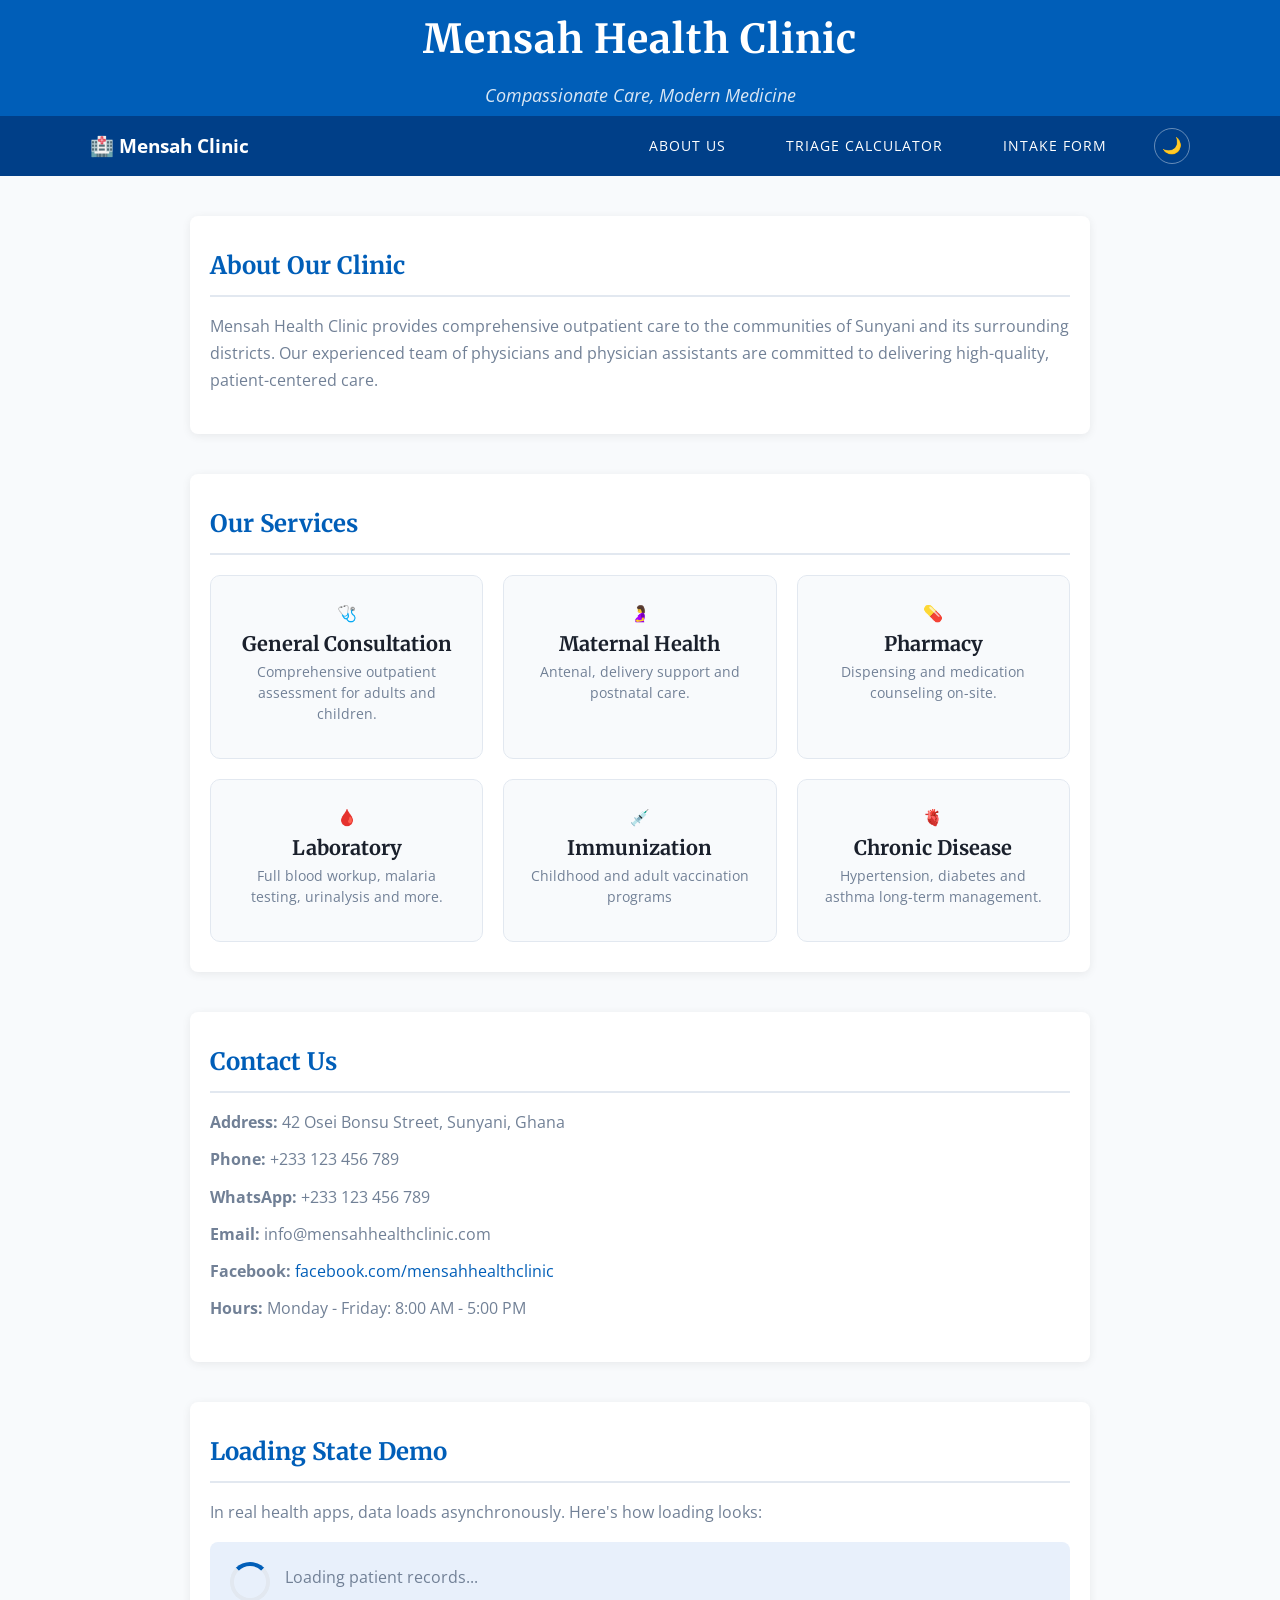
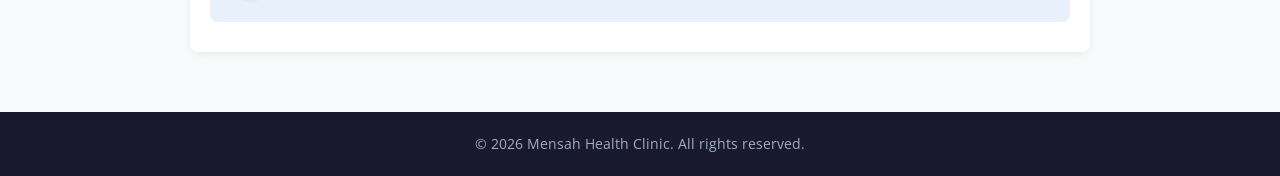
==== commit 90f81662: "Day 16: Patient Risk Triage Calculator" ====
--- a/index.html
+++ b/index.html
@@ -26,7 +26,9 @@
         <div class="nav-right">
           <div class="nav-links">
             <a href="#about">About Us</a>
-            <a href="#services">Services</a>
+            <a href="projects\triage-calculator\index.html"
+              >Triage Calculator</a
+            >
             <a href="patient-intake-form\index.html">Intake Form</a>
           </div>
           <button
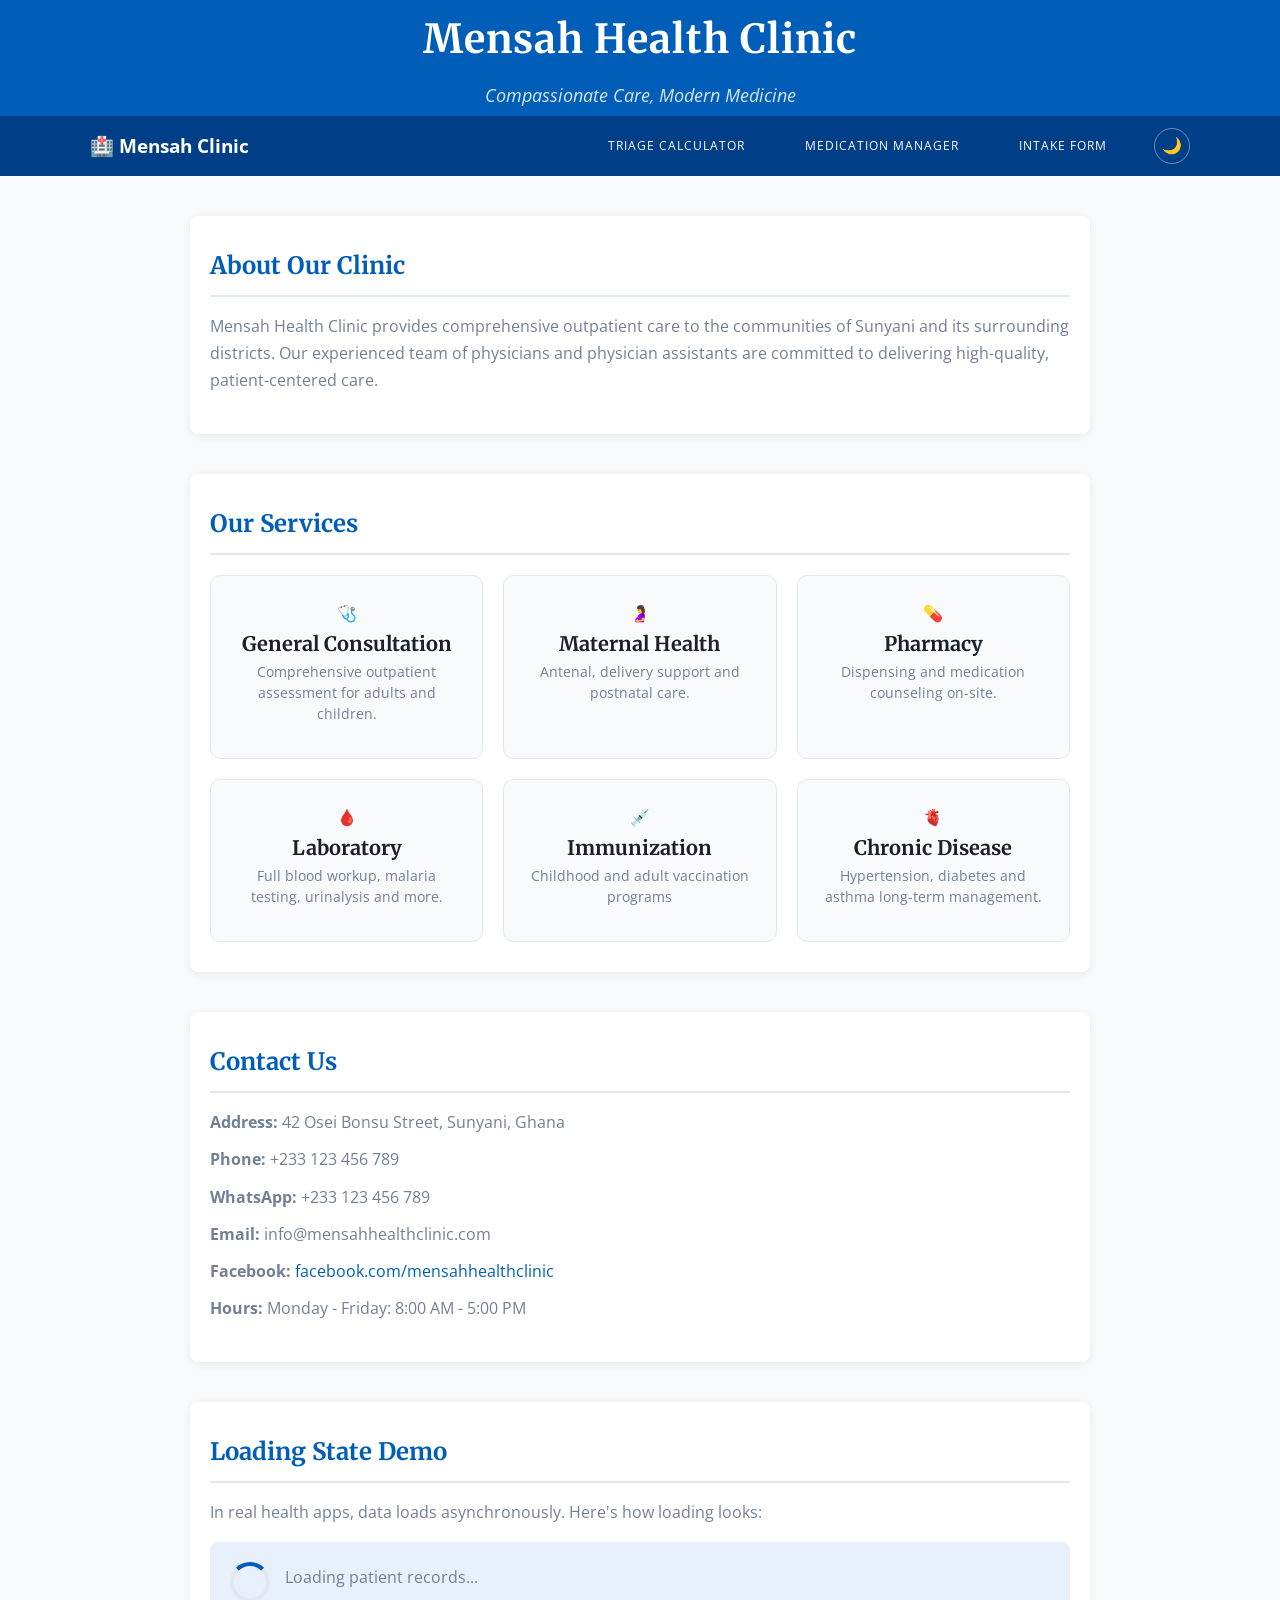
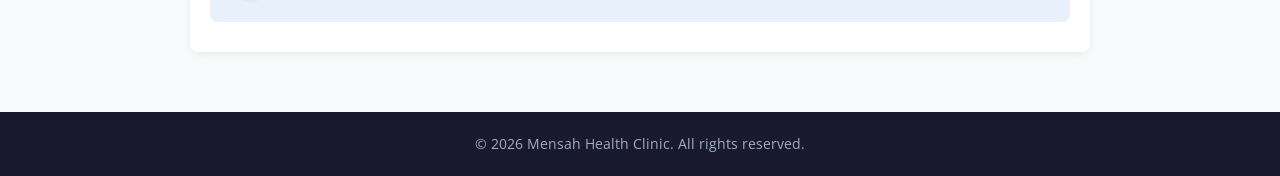
==== commit b8235315: "Day 17: Medication List Manager" ====
--- a/index.html
+++ b/index.html
@@ -25,9 +25,11 @@
         <div class="nav-logo"><span>🏥</span> Mensah Clinic</div>
         <div class="nav-right">
           <div class="nav-links">
-            <a href="#about">About Us</a>
             <a href="projects\triage-calculator\index.html"
               >Triage Calculator</a
+            >
+            <a href="projects\medication-manager\index.html"
+              >Medication Manager</a
             >
             <a href="patient-intake-form\index.html">Intake Form</a>
           </div>
--- a/style.css
+++ b/style.css
@@ -3,6 +3,12 @@
   margin: 0;
   padding: 0;
   box-sizing: border-box;
+}
+
+img {
+  max-width: 100%;
+  height: auto;
+  display: block;
 }
 
 /* ===== TYPOGRAPHY SCALE ===== */
@@ -135,7 +141,7 @@
 nav a {
   color: white;
   margin: 0 15px;
-  font-size: 1rem;
+  font-size: 0.75rem;
   text-transform: uppercase;
   letter-spacing: 1px;
   transition: opacity var(--transition-fast);
@@ -174,7 +180,7 @@
 
 .nav-links a {
   color: white;
-  font-size: 0.9rem;
+  font-size: 0.75rem;
   text-transform: uppercase;
   letter-spacing: 1px;
   position: relative;
